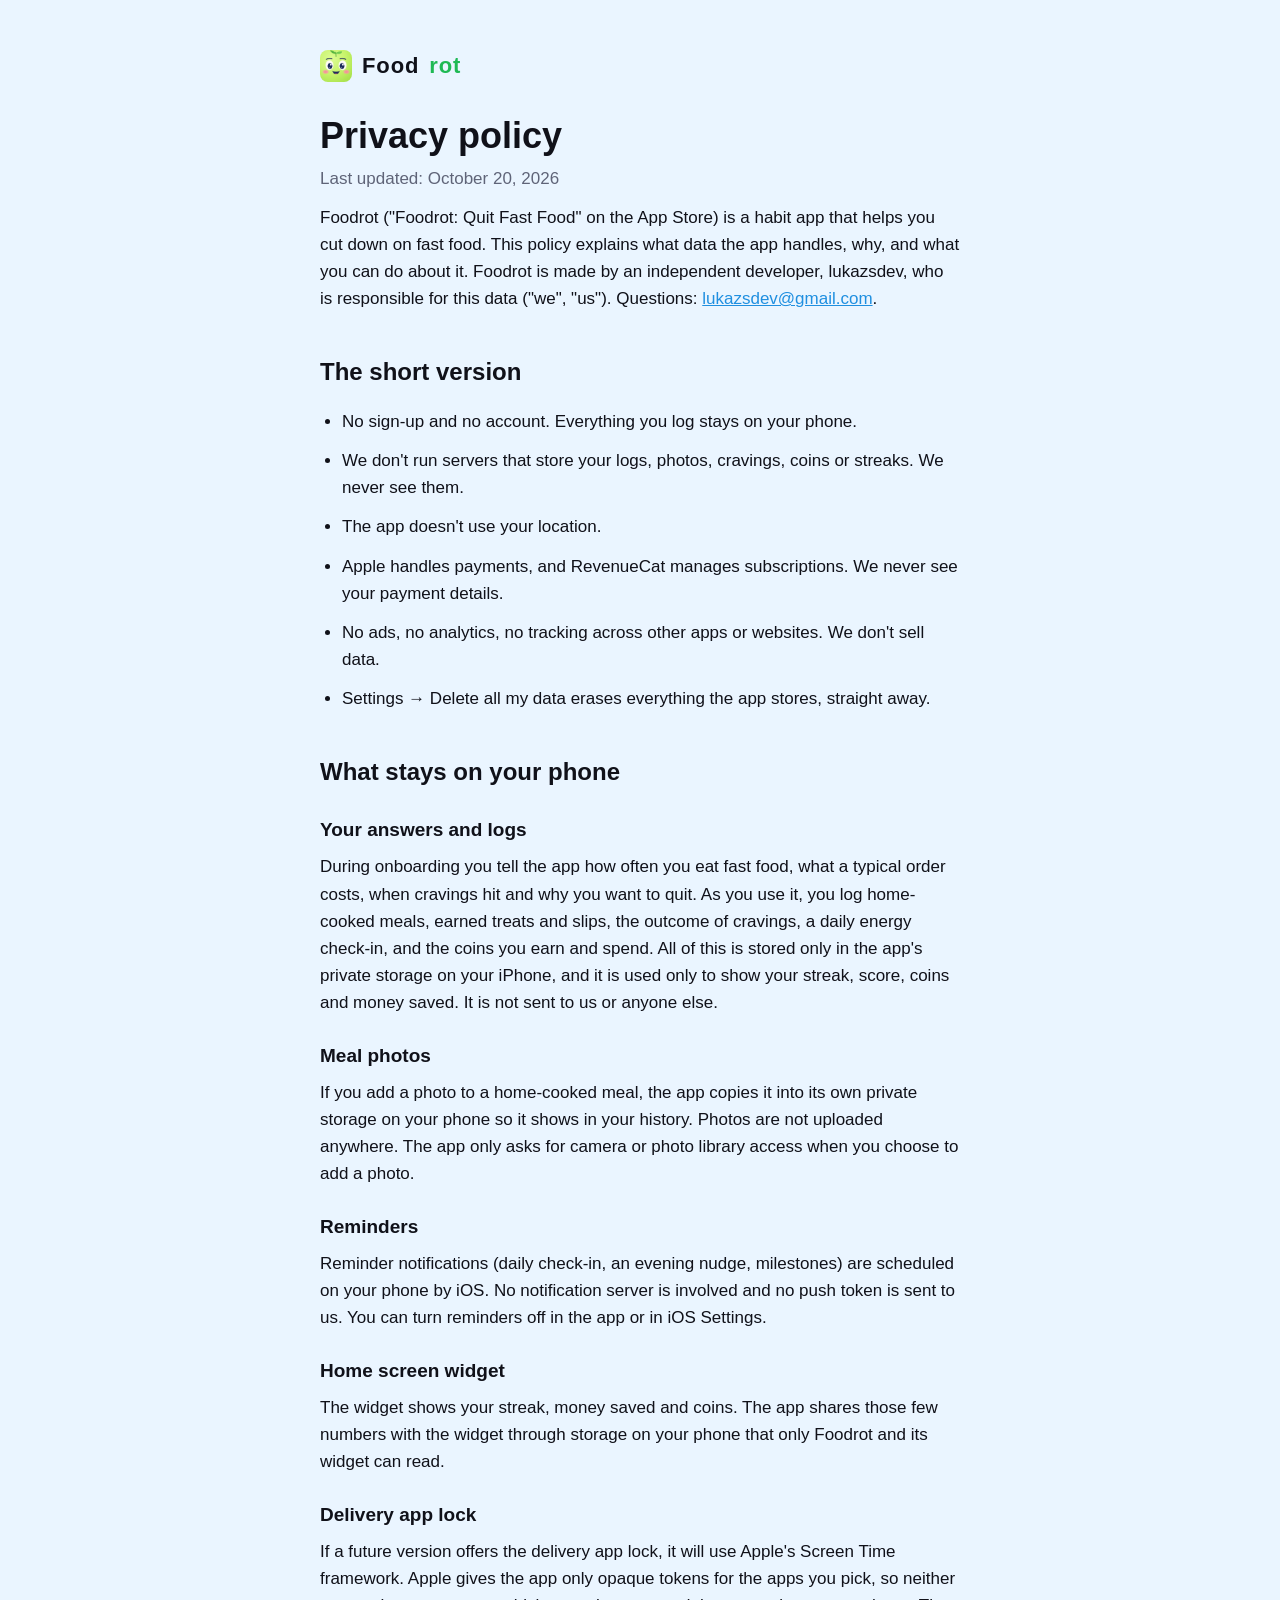
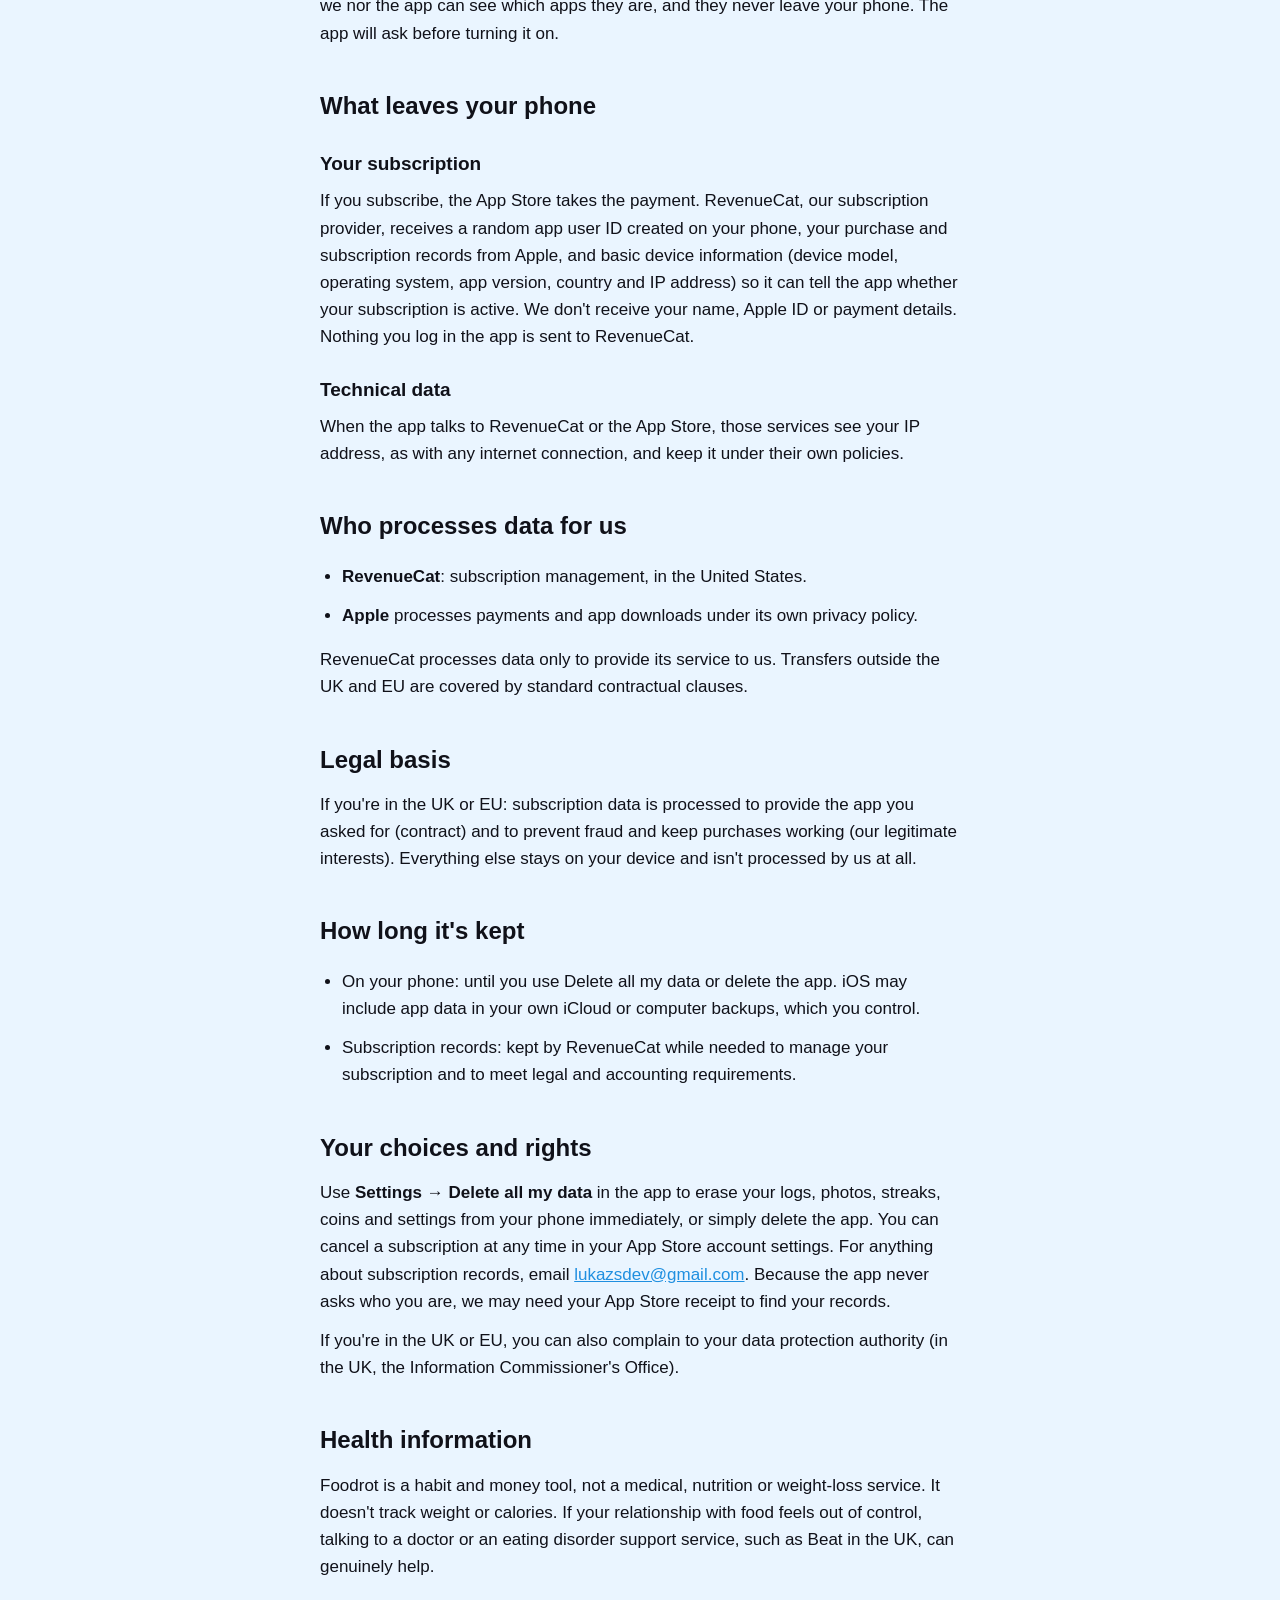
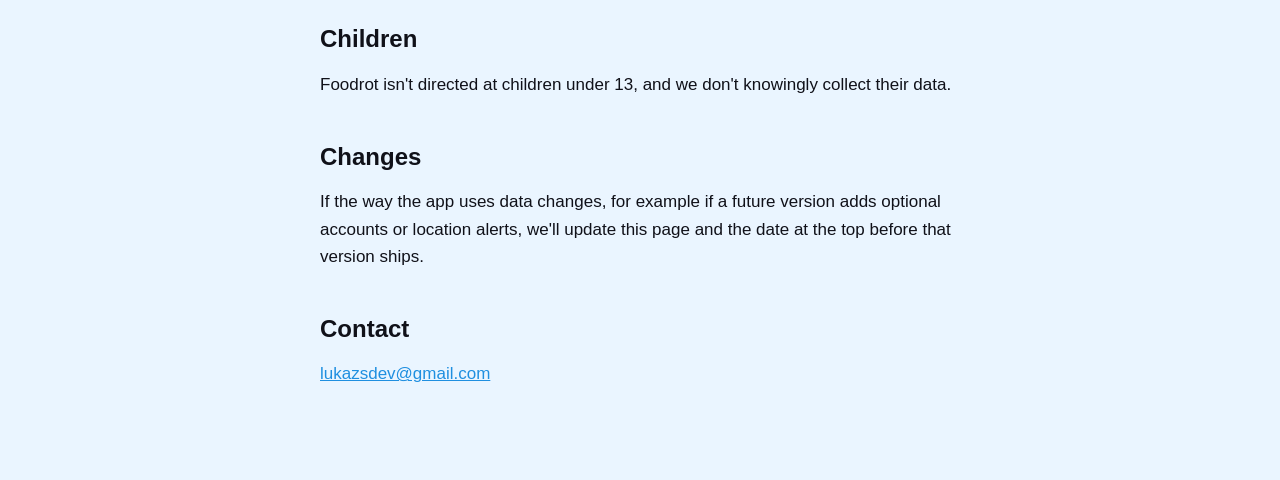
==== privacy/index.html @ 450c2b22 "Foodrot support, privacy policy and terms Co-Authored-By: Claude Opus 5.5 <noreply@anthropic.com>" ====
<!doctype html>
<html lang="en">
  <head>
    <meta charset="utf-8" />
    <meta name="viewport" content="width=device-width, initial-scale=1" />
    <title>Privacy policy · Foodrot</title>
    <meta name="description" content="How the Foodrot app handles your data." />
    <link rel="icon" href="../favicon.png" />
    <link rel="stylesheet" href="../style.css" />
  </head>
  <body>
    <main>
      <p class="wordmark"><a href="../"><img src="../apple-touch-icon.png" alt="" />Food<span>rot</span></a></p>
      <h1>Privacy policy</h1>
      <p class="muted">Last updated: October 20, 2026</p>

      <p>
        Foodrot ("Foodrot: Quit Fast Food" on the App Store) is a habit app that helps you cut down on fast food. This policy explains what data the app handles, why, and what you can do about it. Foodrot is made by an independent developer, lukazsdev, who is responsible for this data ("we", "us"). Questions: <a href="mailto:lukazsdev@gmail.com">lukazsdev@gmail.com</a>.
      </p>

      <h2>The short version</h2>
      <ul>
        <li>No sign-up and no account. Everything you log stays on your phone.</li>
        <li>We don't run servers that store your logs, photos, cravings, coins or streaks. We never see them.</li>
        <li>The app doesn't use your location.</li>
        <li>Apple handles payments, and RevenueCat manages subscriptions. We never see your payment details.</li>
        <li>No ads, no analytics, no tracking across other apps or websites. We don't sell data.</li>
        <li>Settings → Delete all my data erases everything the app stores, straight away.</li>
      </ul>

      <h2>What stays on your phone</h2>
      <h3>Your answers and logs</h3>
      <p>
        During onboarding you tell the app how often you eat fast food, what a typical order costs, when cravings hit and why you want to quit. As you use it, you log home-cooked meals, earned treats and slips, the outcome of cravings, a daily energy check-in, and the coins you earn and spend. All of this is stored only in the app's private storage on your iPhone, and it is used only to show your streak, score, coins and money saved. It is not sent to us or anyone else.
      </p>
      <h3>Meal photos</h3>
      <p>
        If you add a photo to a home-cooked meal, the app copies it into its own private storage on your phone so it shows in your history. Photos are not uploaded anywhere. The app only asks for camera or photo library access when you choose to add a photo.
      </p>
      <h3>Reminders</h3>
      <p>
        Reminder notifications (daily check-in, an evening nudge, milestones) are scheduled on your phone by iOS. No notification server is involved and no push token is sent to us. You can turn reminders off in the app or in iOS Settings.
      </p>
      <h3>Home screen widget</h3>
      <p>
        The widget shows your streak, money saved and coins. The app shares those few numbers with the widget through storage on your phone that only Foodrot and its widget can read.
      </p>
      <h3>Delivery app lock</h3>
      <p>
        If a future version offers the delivery app lock, it will use Apple's Screen Time framework. Apple gives the app only opaque tokens for the apps you pick, so neither we nor the app can see which apps they are, and they never leave your phone. The app will ask before turning it on.
      </p>

      <h2>What leaves your phone</h2>
      <h3>Your subscription</h3>
      <p>
        If you subscribe, the App Store takes the payment. RevenueCat, our subscription provider, receives a random app user ID created on your phone, your purchase and subscription records from Apple, and basic device information (device model, operating system, app version, country and IP address) so it can tell the app whether your subscription is active. We don't receive your name, Apple ID or payment details. Nothing you log in the app is sent to RevenueCat.
      </p>
      <h3>Technical data</h3>
      <p>
        When the app talks to RevenueCat or the App Store, those services see your IP address, as with any internet connection, and keep it under their own policies.
      </p>

      <h2>Who processes data for us</h2>
      <ul>
        <li><strong>RevenueCat</strong>: subscription management, in the United States.</li>
        <li><strong>Apple</strong> processes payments and app downloads under its own privacy policy.</li>
      </ul>
      <p>RevenueCat processes data only to provide its service to us. Transfers outside the UK and EU are covered by standard contractual clauses.</p>

      <h2>Legal basis</h2>
      <p>If you're in the UK or EU: subscription data is processed to provide the app you asked for (contract) and to prevent fraud and keep purchases working (our legitimate interests). Everything else stays on your device and isn't processed by us at all.</p>

      <h2>How long it's kept</h2>
      <ul>
        <li>On your phone: until you use Delete all my data or delete the app. iOS may include app data in your own iCloud or computer backups, which you control.</li>
        <li>Subscription records: kept by RevenueCat while needed to manage your subscription and to meet legal and accounting requirements.</li>
      </ul>

      <h2>Your choices and rights</h2>
      <p>
        Use <strong>Settings → Delete all my data</strong> in the app to erase your logs, photos, streaks, coins and settings from your phone immediately, or simply delete the app. You can cancel a subscription at any time in your App Store account settings. For anything about subscription records, email <a href="mailto:lukazsdev@gmail.com">lukazsdev@gmail.com</a>. Because the app never asks who you are, we may need your App Store receipt to find your records.
      </p>
      <p>If you're in the UK or EU, you can also complain to your data protection authority (in the UK, the Information Commissioner's Office).</p>

      <h2>Health information</h2>
      <p>Foodrot is a habit and money tool, not a medical, nutrition or weight-loss service. It doesn't track weight or calories. If your relationship with food feels out of control, talking to a doctor or an eating disorder support service, such as Beat in the UK, can genuinely help.</p>

      <h2>Children</h2>
      <p>Foodrot isn't directed at children under 13, and we don't knowingly collect their data.</p>

      <h2>Changes</h2>
      <p>If the way the app uses data changes, for example if a future version adds optional accounts or location alerts, we'll update this page and the date at the top before that version ships.</p>

      <h2>Contact</h2>
      <p><a href="mailto:lukazsdev@gmail.com">lukazsdev@gmail.com</a></p>
    </main>
  </body>
</html>
---- style.css ----
/* Static pages for GitHub Pages: Foodrot support, privacy policy and terms. */
:root {
  color-scheme: light dark;
  --background: #eaf5ff;
  --text: #101119;
  --muted: #5f6478;
  --accent: #1fb954;
  --accent2: #1f8fe0;
  --border: #d6e6f5;
}
@media (prefers-color-scheme: dark) {
  :root {
    --background: #101119;
    --text: #f6f7ff;
    --muted: #a7abbf;
    --accent: #3ddc6a;
    --accent2: #7fc9ff;
    --border: #242636;
  }
}
* { box-sizing: border-box; }
body {
  margin: 0;
  background: var(--background);
  color: var(--text);
  font: 17px/1.6 -apple-system, BlinkMacSystemFont, 'Segoe UI', Roboto, Helvetica, Arial, sans-serif;
}
main { max-width: 680px; margin: 0 auto; padding: 48px 20px 80px; }
.wordmark { font-weight: 900; font-size: 22px; letter-spacing: 0.04em; margin: 0 0 32px; display: flex; align-items: center; gap: 10px; }
.wordmark a { color: var(--text); text-decoration: none; display: flex; align-items: center; gap: 10px; }
.wordmark img { width: 32px; height: 32px; border-radius: 8px; }
.wordmark span { color: var(--accent); }
h1 { font-size: 36px; line-height: 1.15; margin: 0 0 8px; }
h2 { font-size: 24px; margin: 40px 0 12px; }
h3 { font-size: 19px; margin: 24px 0 8px; }
p, li { margin: 0 0 12px; }
ul { padding-left: 22px; }
a { color: var(--accent2); }
.muted { color: var(--muted); }
.links { display: flex; gap: 16px; flex-wrap: wrap; margin-top: 24px; }
.links a { font-weight: 700; }
hr { border: 0; border-top: 1px solid var(--border); margin: 40px 0; }
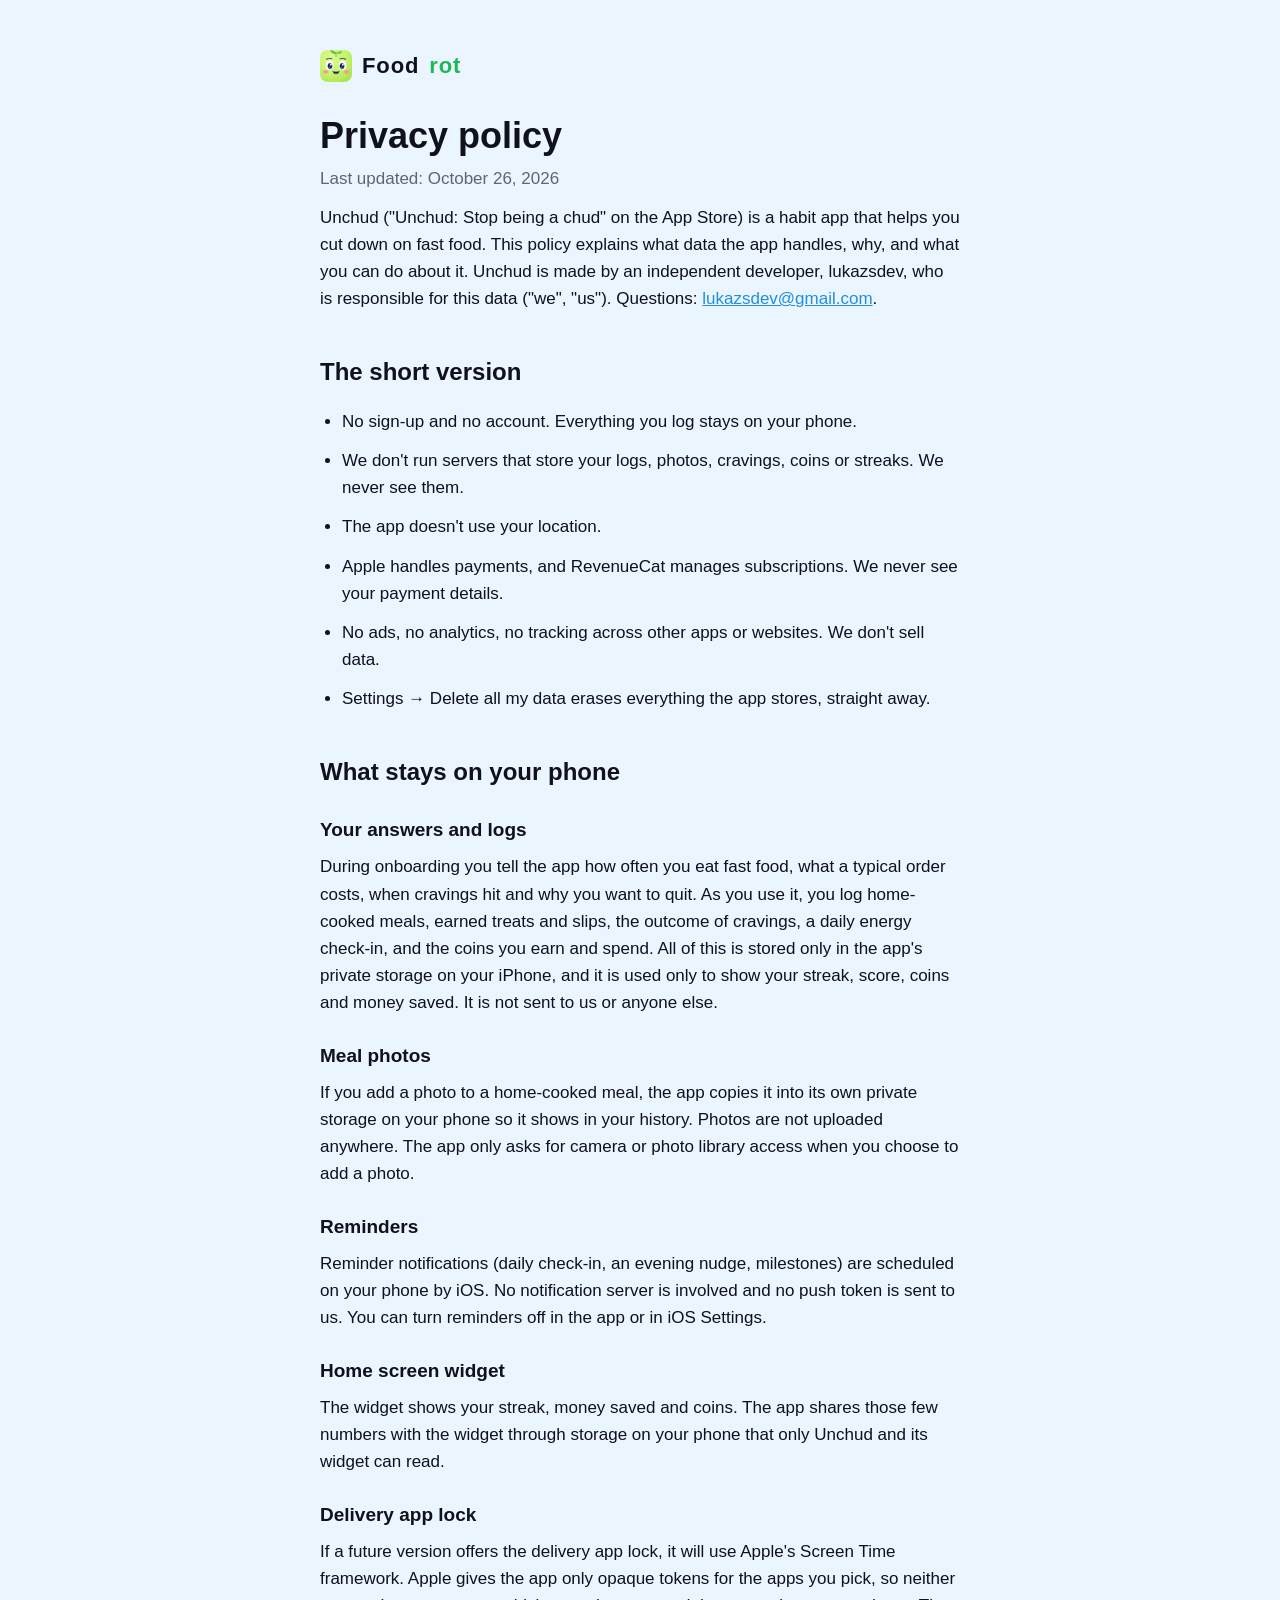
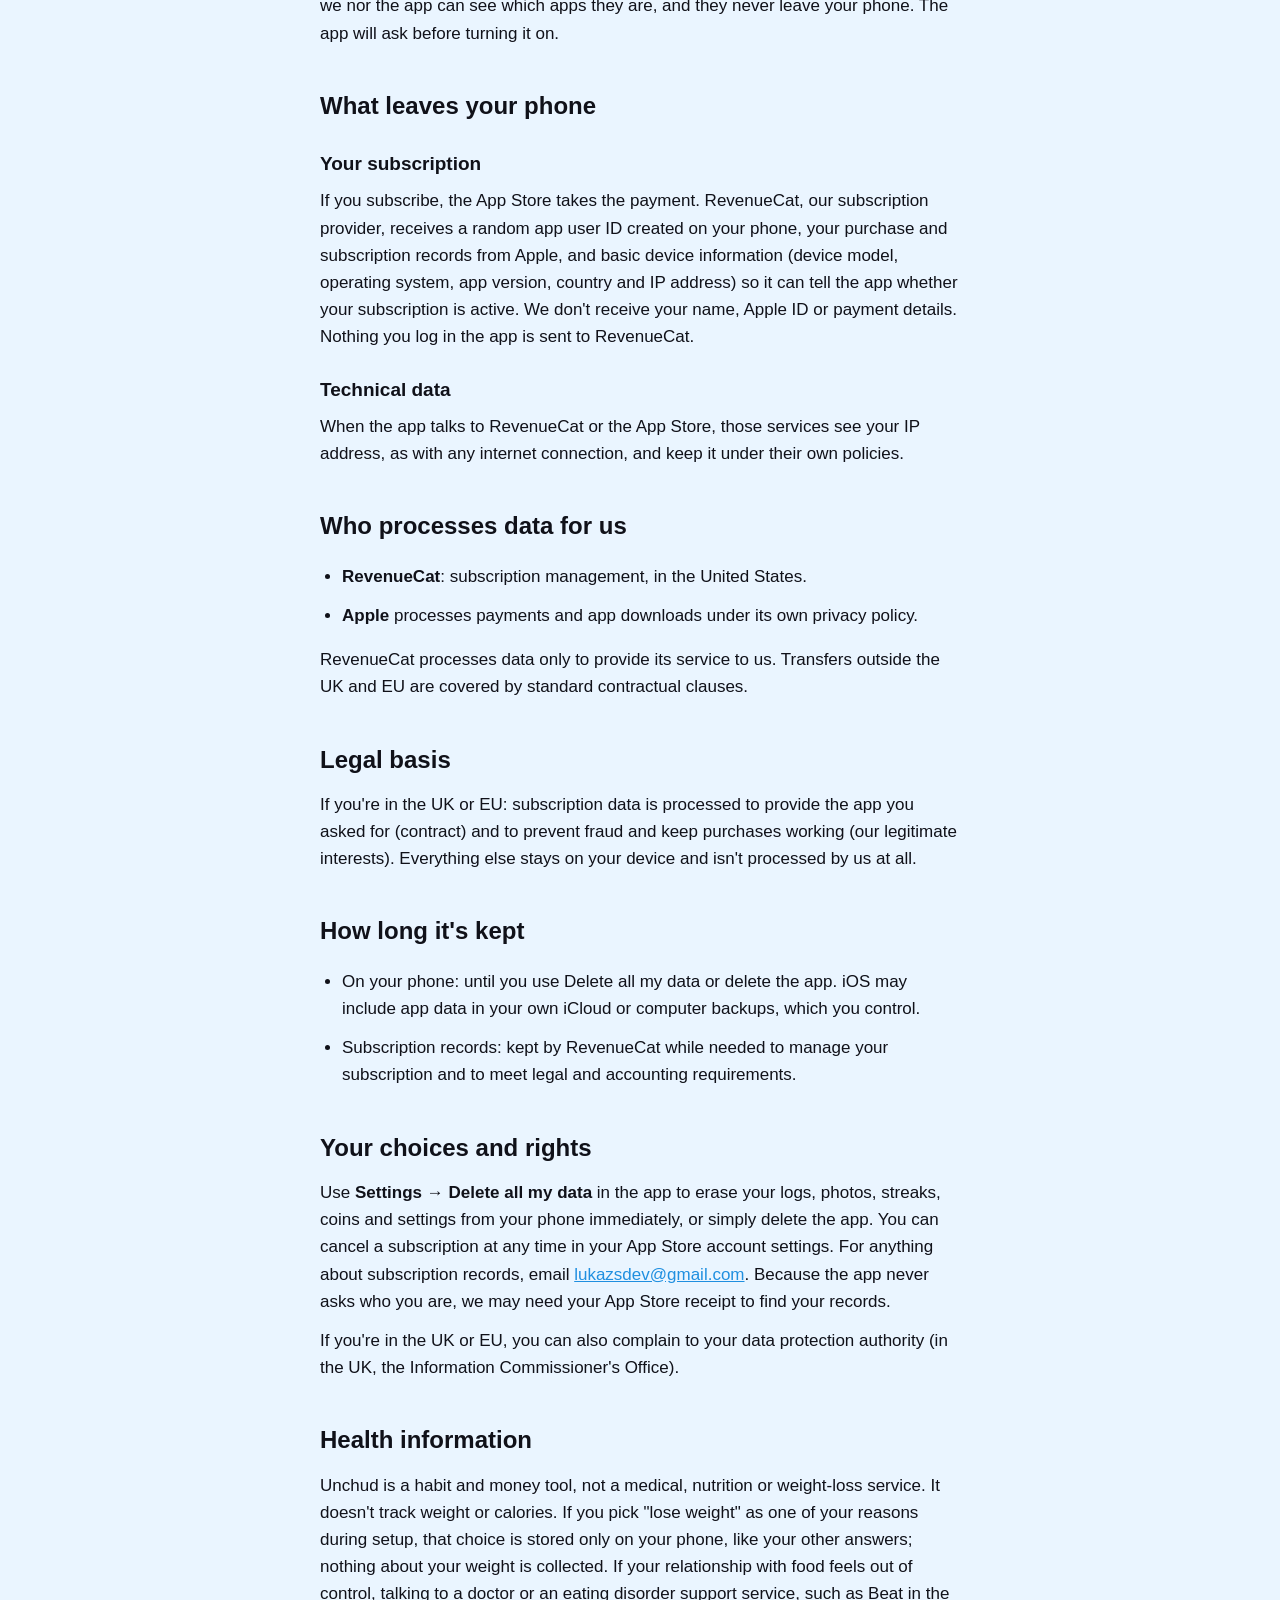
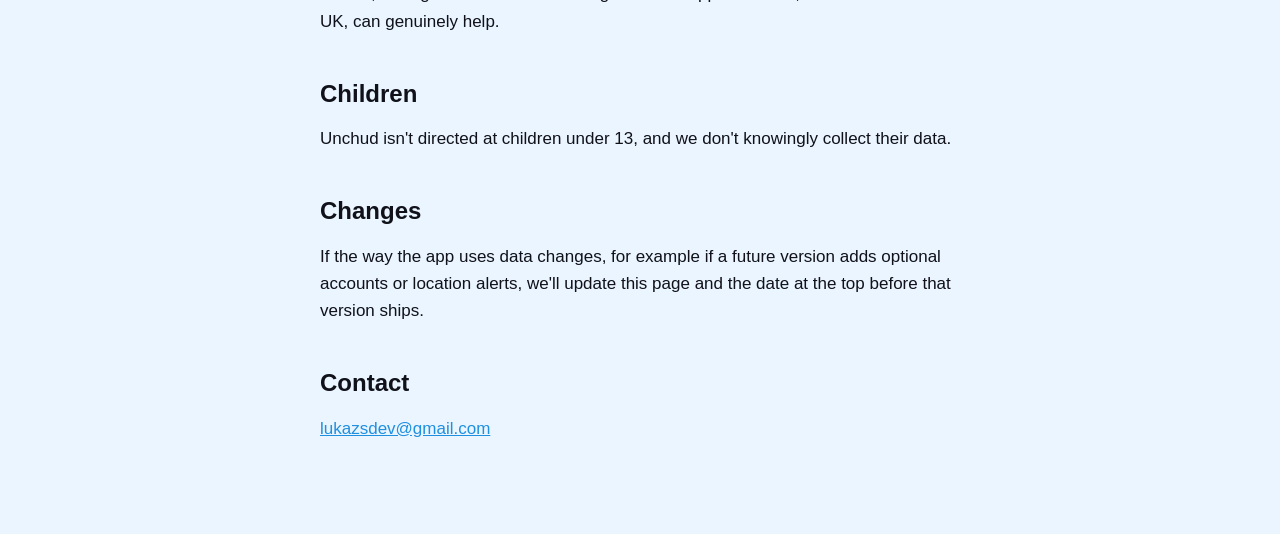
==== commit d9fa1272: "Rebrand: Foodrot is now Unchud (same URLs); privacy note on the optional lose-weight reason" ====
--- a/privacy/index.html
+++ b/privacy/index.html
@@ -3,8 +3,8 @@
   <head>
     <meta charset="utf-8" />
     <meta name="viewport" content="width=device-width, initial-scale=1" />
-    <title>Privacy policy · Foodrot</title>
-    <meta name="description" content="How the Foodrot app handles your data." />
+    <title>Privacy policy · Unchud</title>
+    <meta name="description" content="How the Unchud app handles your data." />
     <link rel="icon" href="../favicon.png" />
     <link rel="stylesheet" href="../style.css" />
   </head>
@@ -12,10 +12,10 @@
     <main>
       <p class="wordmark"><a href="../"><img src="../apple-touch-icon.png" alt="" />Food<span>rot</span></a></p>
       <h1>Privacy policy</h1>
-      <p class="muted">Last updated: October 20, 2026</p>
+      <p class="muted">Last updated: October 26, 2026</p>
 
       <p>
-        Foodrot ("Foodrot: Quit Fast Food" on the App Store) is a habit app that helps you cut down on fast food. This policy explains what data the app handles, why, and what you can do about it. Foodrot is made by an independent developer, lukazsdev, who is responsible for this data ("we", "us"). Questions: <a href="mailto:lukazsdev@gmail.com">lukazsdev@gmail.com</a>.
+        Unchud ("Unchud: Stop being a chud" on the App Store) is a habit app that helps you cut down on fast food. This policy explains what data the app handles, why, and what you can do about it. Unchud is made by an independent developer, lukazsdev, who is responsible for this data ("we", "us"). Questions: <a href="mailto:lukazsdev@gmail.com">lukazsdev@gmail.com</a>.
       </p>
 
       <h2>The short version</h2>
@@ -43,7 +43,7 @@
       </p>
       <h3>Home screen widget</h3>
       <p>
-        The widget shows your streak, money saved and coins. The app shares those few numbers with the widget through storage on your phone that only Foodrot and its widget can read.
+        The widget shows your streak, money saved and coins. The app shares those few numbers with the widget through storage on your phone that only Unchud and its widget can read.
       </p>
       <h3>Delivery app lock</h3>
       <p>
@@ -83,10 +83,10 @@
       <p>If you're in the UK or EU, you can also complain to your data protection authority (in the UK, the Information Commissioner's Office).</p>
 
       <h2>Health information</h2>
-      <p>Foodrot is a habit and money tool, not a medical, nutrition or weight-loss service. It doesn't track weight or calories. If your relationship with food feels out of control, talking to a doctor or an eating disorder support service, such as Beat in the UK, can genuinely help.</p>
+      <p>Unchud is a habit and money tool, not a medical, nutrition or weight-loss service. It doesn't track weight or calories. If you pick "lose weight" as one of your reasons during setup, that choice is stored only on your phone, like your other answers; nothing about your weight is collected. If your relationship with food feels out of control, talking to a doctor or an eating disorder support service, such as Beat in the UK, can genuinely help.</p>
 
       <h2>Children</h2>
-      <p>Foodrot isn't directed at children under 13, and we don't knowingly collect their data.</p>
+      <p>Unchud isn't directed at children under 13, and we don't knowingly collect their data.</p>
 
       <h2>Changes</h2>
       <p>If the way the app uses data changes, for example if a future version adds optional accounts or location alerts, we'll update this page and the date at the top before that version ships.</p>
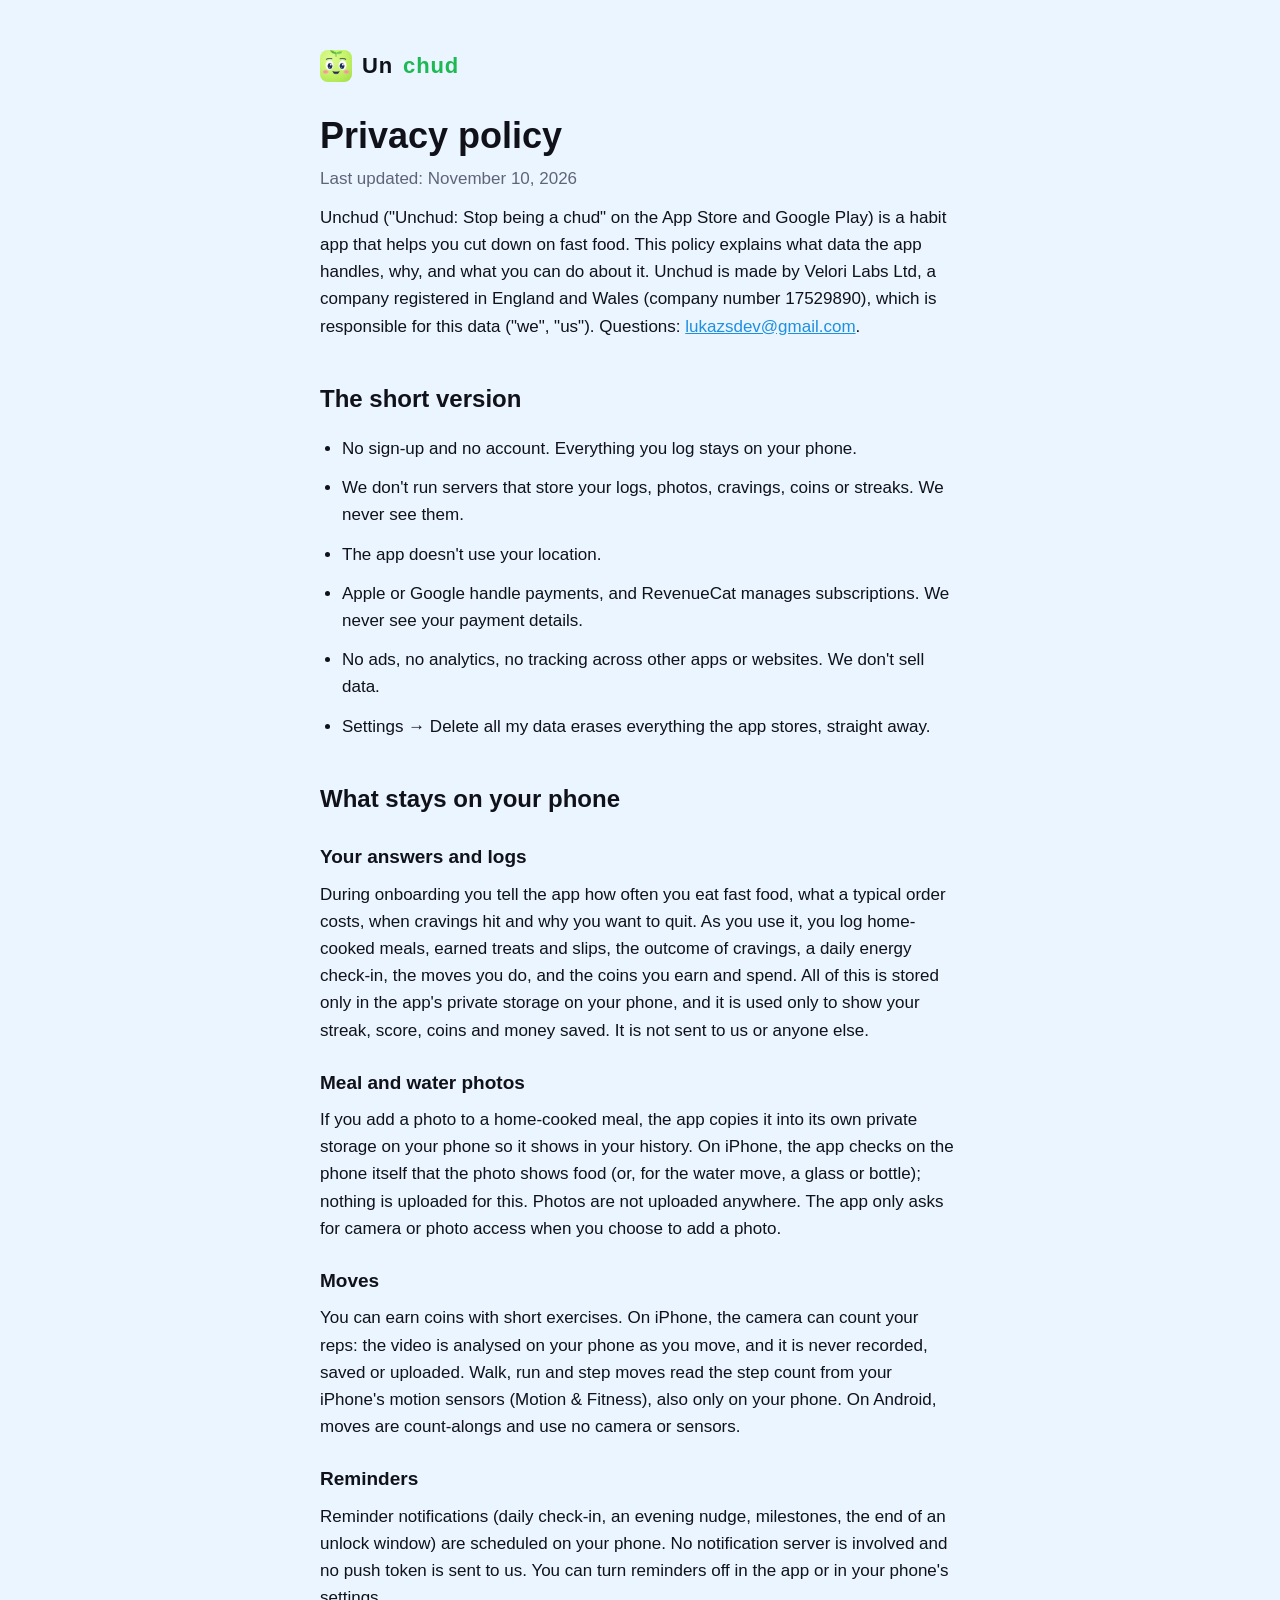
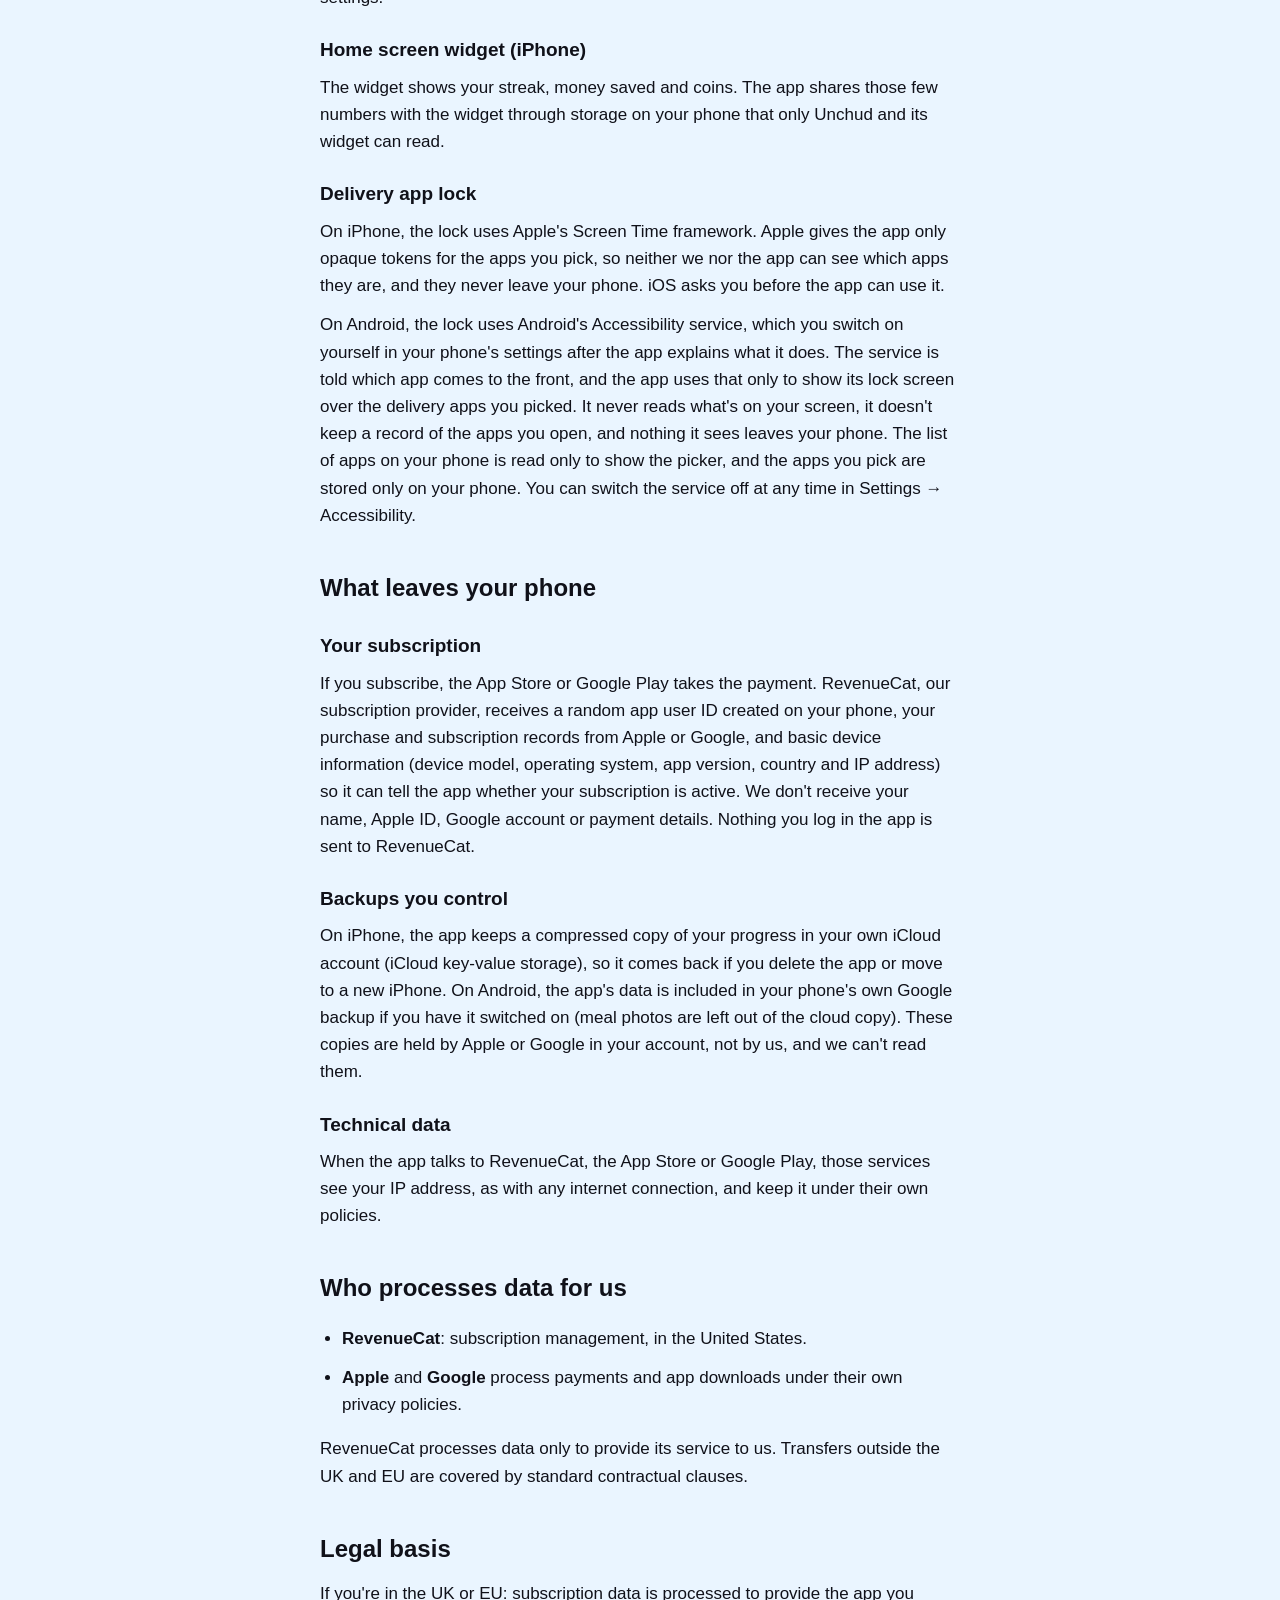
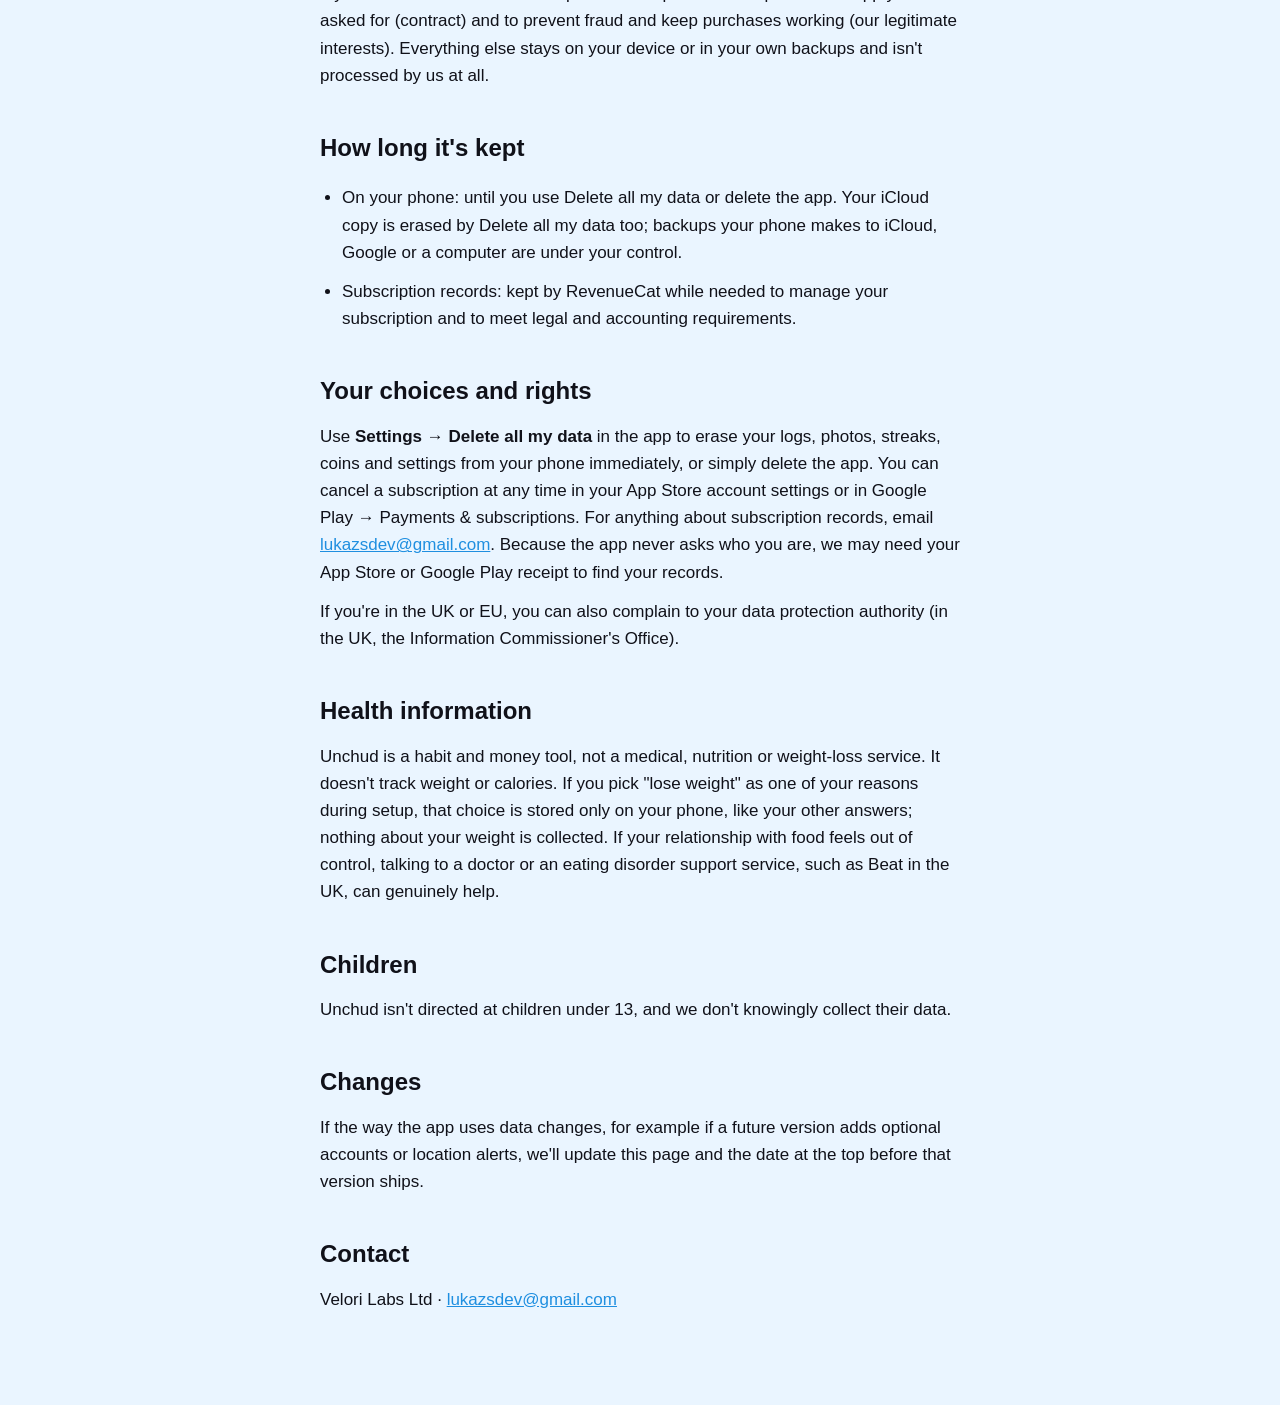
==== commit 64bd2bbd: "Google Play: privacy policy, terms and support cover Android (accessibility-based app lock, Google P" ====
--- a/privacy/index.html
+++ b/privacy/index.html
@@ -10,12 +10,12 @@
   </head>
   <body>
     <main>
-      <p class="wordmark"><a href="../"><img src="../apple-touch-icon.png" alt="" />Food<span>rot</span></a></p>
+      <p class="wordmark"><a href="../"><img src="../apple-touch-icon.png" alt="" />Un<span>chud</span></a></p>
       <h1>Privacy policy</h1>
-      <p class="muted">Last updated: October 26, 2026</p>
+      <p class="muted">Last updated: November 10, 2026</p>
 
       <p>
-        Unchud ("Unchud: Stop being a chud" on the App Store) is a habit app that helps you cut down on fast food. This policy explains what data the app handles, why, and what you can do about it. Unchud is made by an independent developer, lukazsdev, who is responsible for this data ("we", "us"). Questions: <a href="mailto:lukazsdev@gmail.com">lukazsdev@gmail.com</a>.
+        Unchud ("Unchud: Stop being a chud" on the App Store and Google Play) is a habit app that helps you cut down on fast food. This policy explains what data the app handles, why, and what you can do about it. Unchud is made by Velori Labs Ltd, a company registered in England and Wales (company number 17529890), which is responsible for this data ("we", "us"). Questions: <a href="mailto:lukazsdev@gmail.com">lukazsdev@gmail.com</a>.
       </p>
 
       <h2>The short version</h2>
@@ -23,7 +23,7 @@
         <li>No sign-up and no account. Everything you log stays on your phone.</li>
         <li>We don't run servers that store your logs, photos, cravings, coins or streaks. We never see them.</li>
         <li>The app doesn't use your location.</li>
-        <li>Apple handles payments, and RevenueCat manages subscriptions. We never see your payment details.</li>
+        <li>Apple or Google handle payments, and RevenueCat manages subscriptions. We never see your payment details.</li>
         <li>No ads, no analytics, no tracking across other apps or websites. We don't sell data.</li>
         <li>Settings → Delete all my data erases everything the app stores, straight away.</li>
       </ul>
@@ -31,54 +31,65 @@
       <h2>What stays on your phone</h2>
       <h3>Your answers and logs</h3>
       <p>
-        During onboarding you tell the app how often you eat fast food, what a typical order costs, when cravings hit and why you want to quit. As you use it, you log home-cooked meals, earned treats and slips, the outcome of cravings, a daily energy check-in, and the coins you earn and spend. All of this is stored only in the app's private storage on your iPhone, and it is used only to show your streak, score, coins and money saved. It is not sent to us or anyone else.
+        During onboarding you tell the app how often you eat fast food, what a typical order costs, when cravings hit and why you want to quit. As you use it, you log home-cooked meals, earned treats and slips, the outcome of cravings, a daily energy check-in, the moves you do, and the coins you earn and spend. All of this is stored only in the app's private storage on your phone, and it is used only to show your streak, score, coins and money saved. It is not sent to us or anyone else.
       </p>
-      <h3>Meal photos</h3>
+      <h3>Meal and water photos</h3>
       <p>
-        If you add a photo to a home-cooked meal, the app copies it into its own private storage on your phone so it shows in your history. Photos are not uploaded anywhere. The app only asks for camera or photo library access when you choose to add a photo.
+        If you add a photo to a home-cooked meal, the app copies it into its own private storage on your phone so it shows in your history. On iPhone, the app checks on the phone itself that the photo shows food (or, for the water move, a glass or bottle); nothing is uploaded for this. Photos are not uploaded anywhere. The app only asks for camera or photo access when you choose to add a photo.
+      </p>
+      <h3>Moves</h3>
+      <p>
+        You can earn coins with short exercises. On iPhone, the camera can count your reps: the video is analysed on your phone as you move, and it is never recorded, saved or uploaded. Walk, run and step moves read the step count from your iPhone's motion sensors (Motion &amp; Fitness), also only on your phone. On Android, moves are count-alongs and use no camera or sensors.
       </p>
       <h3>Reminders</h3>
       <p>
-        Reminder notifications (daily check-in, an evening nudge, milestones) are scheduled on your phone by iOS. No notification server is involved and no push token is sent to us. You can turn reminders off in the app or in iOS Settings.
+        Reminder notifications (daily check-in, an evening nudge, milestones, the end of an unlock window) are scheduled on your phone. No notification server is involved and no push token is sent to us. You can turn reminders off in the app or in your phone's settings.
       </p>
-      <h3>Home screen widget</h3>
+      <h3>Home screen widget (iPhone)</h3>
       <p>
         The widget shows your streak, money saved and coins. The app shares those few numbers with the widget through storage on your phone that only Unchud and its widget can read.
       </p>
       <h3>Delivery app lock</h3>
       <p>
-        If a future version offers the delivery app lock, it will use Apple's Screen Time framework. Apple gives the app only opaque tokens for the apps you pick, so neither we nor the app can see which apps they are, and they never leave your phone. The app will ask before turning it on.
+        On iPhone, the lock uses Apple's Screen Time framework. Apple gives the app only opaque tokens for the apps you pick, so neither we nor the app can see which apps they are, and they never leave your phone. iOS asks you before the app can use it.
+      </p>
+      <p>
+        On Android, the lock uses Android's Accessibility service, which you switch on yourself in your phone's settings after the app explains what it does. The service is told which app comes to the front, and the app uses that only to show its lock screen over the delivery apps you picked. It never reads what's on your screen, it doesn't keep a record of the apps you open, and nothing it sees leaves your phone. The list of apps on your phone is read only to show the picker, and the apps you pick are stored only on your phone. You can switch the service off at any time in Settings → Accessibility.
       </p>
 
       <h2>What leaves your phone</h2>
       <h3>Your subscription</h3>
       <p>
-        If you subscribe, the App Store takes the payment. RevenueCat, our subscription provider, receives a random app user ID created on your phone, your purchase and subscription records from Apple, and basic device information (device model, operating system, app version, country and IP address) so it can tell the app whether your subscription is active. We don't receive your name, Apple ID or payment details. Nothing you log in the app is sent to RevenueCat.
+        If you subscribe, the App Store or Google Play takes the payment. RevenueCat, our subscription provider, receives a random app user ID created on your phone, your purchase and subscription records from Apple or Google, and basic device information (device model, operating system, app version, country and IP address) so it can tell the app whether your subscription is active. We don't receive your name, Apple ID, Google account or payment details. Nothing you log in the app is sent to RevenueCat.
+      </p>
+      <h3>Backups you control</h3>
+      <p>
+        On iPhone, the app keeps a compressed copy of your progress in your own iCloud account (iCloud key-value storage), so it comes back if you delete the app or move to a new iPhone. On Android, the app's data is included in your phone's own Google backup if you have it switched on (meal photos are left out of the cloud copy). These copies are held by Apple or Google in your account, not by us, and we can't read them.
       </p>
       <h3>Technical data</h3>
       <p>
-        When the app talks to RevenueCat or the App Store, those services see your IP address, as with any internet connection, and keep it under their own policies.
+        When the app talks to RevenueCat, the App Store or Google Play, those services see your IP address, as with any internet connection, and keep it under their own policies.
       </p>
 
       <h2>Who processes data for us</h2>
       <ul>
         <li><strong>RevenueCat</strong>: subscription management, in the United States.</li>
-        <li><strong>Apple</strong> processes payments and app downloads under its own privacy policy.</li>
+        <li><strong>Apple</strong> and <strong>Google</strong> process payments and app downloads under their own privacy policies.</li>
       </ul>
       <p>RevenueCat processes data only to provide its service to us. Transfers outside the UK and EU are covered by standard contractual clauses.</p>
 
       <h2>Legal basis</h2>
-      <p>If you're in the UK or EU: subscription data is processed to provide the app you asked for (contract) and to prevent fraud and keep purchases working (our legitimate interests). Everything else stays on your device and isn't processed by us at all.</p>
+      <p>If you're in the UK or EU: subscription data is processed to provide the app you asked for (contract) and to prevent fraud and keep purchases working (our legitimate interests). Everything else stays on your device or in your own backups and isn't processed by us at all.</p>
 
       <h2>How long it's kept</h2>
       <ul>
-        <li>On your phone: until you use Delete all my data or delete the app. iOS may include app data in your own iCloud or computer backups, which you control.</li>
+        <li>On your phone: until you use Delete all my data or delete the app. Your iCloud copy is erased by Delete all my data too; backups your phone makes to iCloud, Google or a computer are under your control.</li>
         <li>Subscription records: kept by RevenueCat while needed to manage your subscription and to meet legal and accounting requirements.</li>
       </ul>
 
       <h2>Your choices and rights</h2>
       <p>
-        Use <strong>Settings → Delete all my data</strong> in the app to erase your logs, photos, streaks, coins and settings from your phone immediately, or simply delete the app. You can cancel a subscription at any time in your App Store account settings. For anything about subscription records, email <a href="mailto:lukazsdev@gmail.com">lukazsdev@gmail.com</a>. Because the app never asks who you are, we may need your App Store receipt to find your records.
+        Use <strong>Settings → Delete all my data</strong> in the app to erase your logs, photos, streaks, coins and settings from your phone immediately, or simply delete the app. You can cancel a subscription at any time in your App Store account settings or in Google Play → Payments &amp; subscriptions. For anything about subscription records, email <a href="mailto:lukazsdev@gmail.com">lukazsdev@gmail.com</a>. Because the app never asks who you are, we may need your App Store or Google Play receipt to find your records.
       </p>
       <p>If you're in the UK or EU, you can also complain to your data protection authority (in the UK, the Information Commissioner's Office).</p>
 
@@ -92,7 +103,7 @@
       <p>If the way the app uses data changes, for example if a future version adds optional accounts or location alerts, we'll update this page and the date at the top before that version ships.</p>
 
       <h2>Contact</h2>
-      <p><a href="mailto:lukazsdev@gmail.com">lukazsdev@gmail.com</a></p>
+      <p>Velori Labs Ltd · <a href="mailto:lukazsdev@gmail.com">lukazsdev@gmail.com</a></p>
     </main>
   </body>
 </html>
